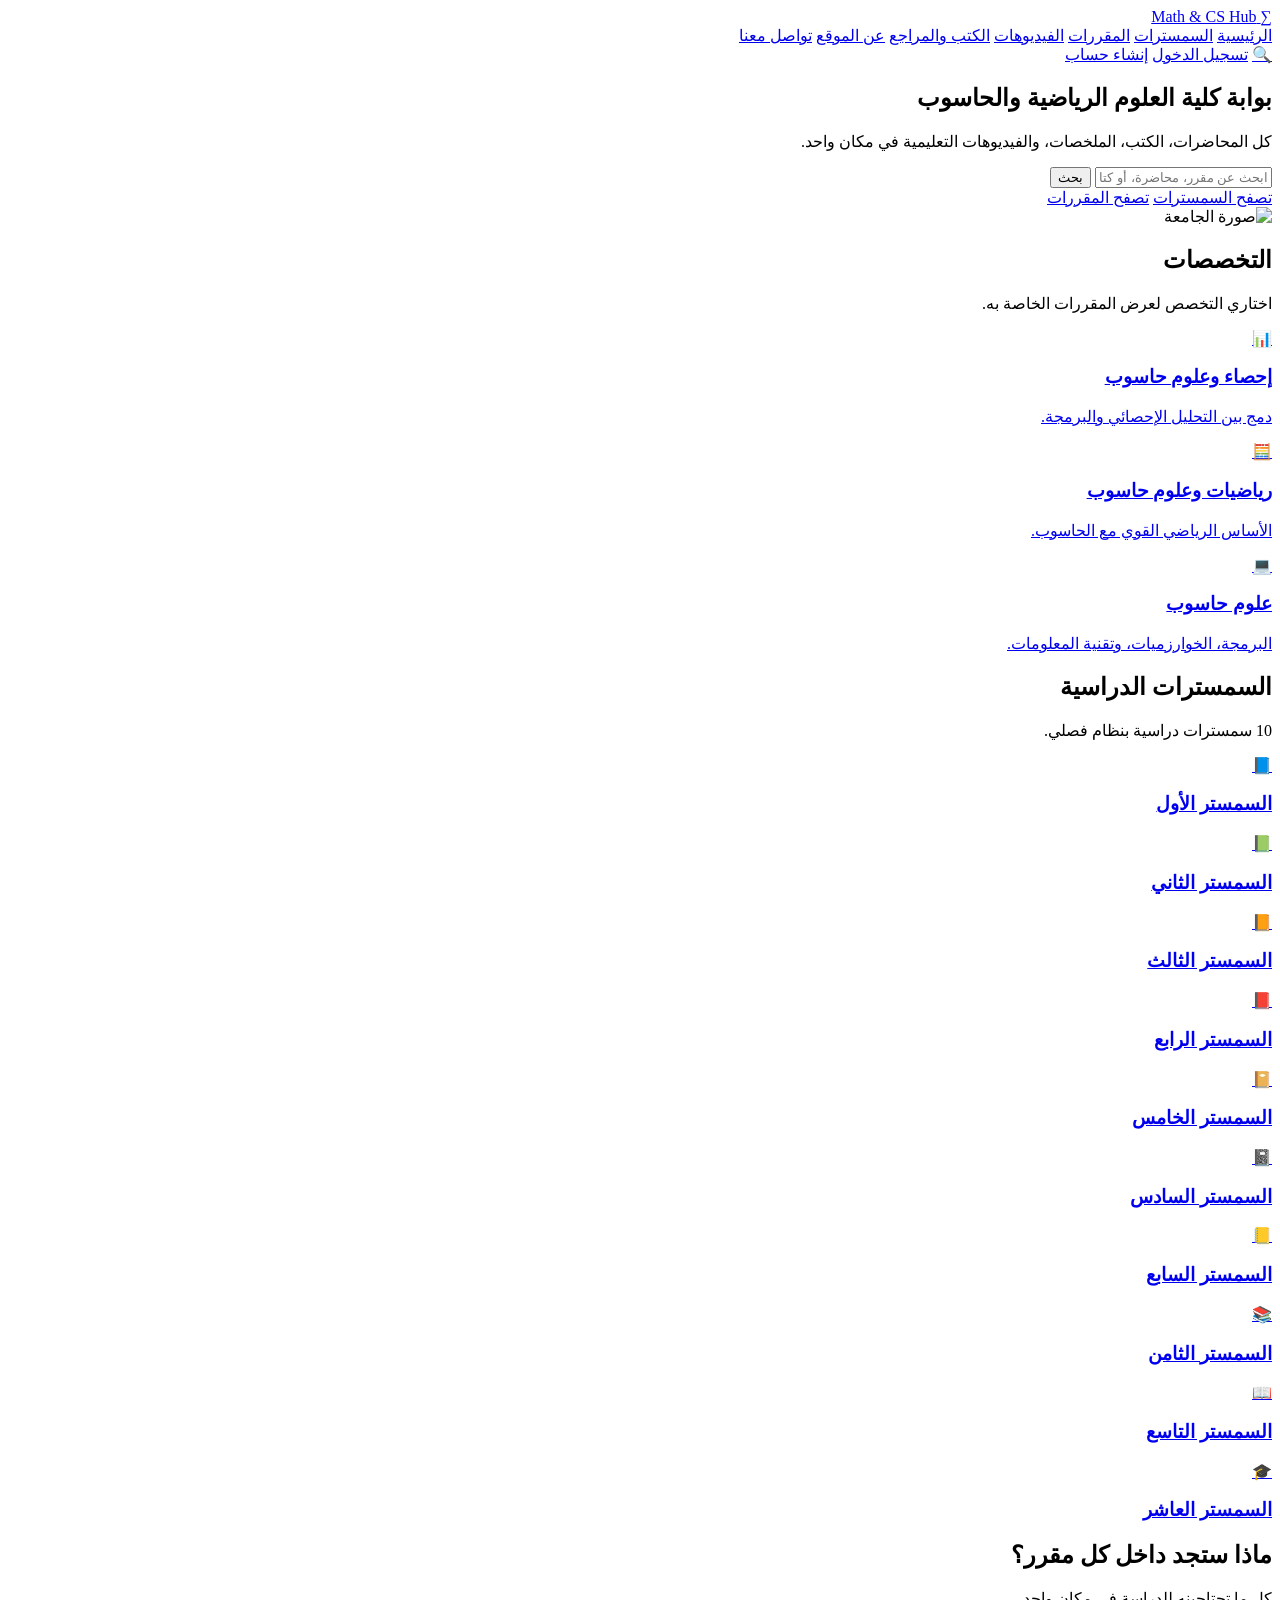
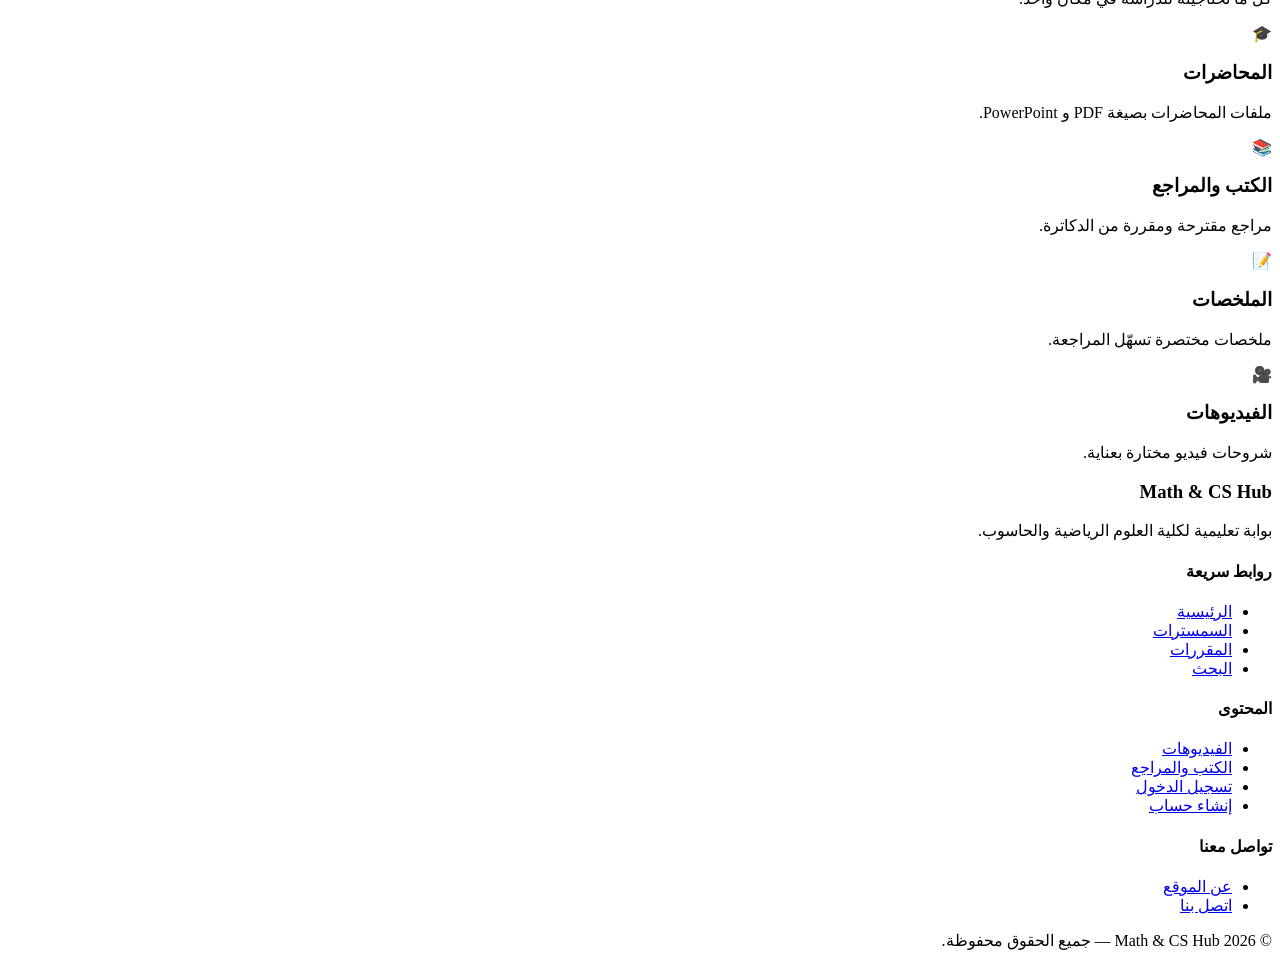
==== index.html @ dbc0fe6c "Add files via upload" ====
<!DOCTYPE html>
<html lang="ar" dir="rtl">
<head>
    <meta charset="UTF-8">
    <meta name="viewport" content="width=device-width, initial-scale=1.0">
    <title>الرئيسية | Math & CS Hub</title>
    <link rel="stylesheet" href="assets/css/style.css">
</head>
<body>

    <header class="navbar">
        <div class="container nav-container">

            <a href="index.html" class="logo">
                <span class="logo-icon">∑</span>
                <span class="logo-text">Math & CS Hub</span>
            </a>

            <nav class="nav-links">
                <a href="index.html" class="active">الرئيسية</a>
                <a href="semesters.html">السمسترات</a>
                <a href="courses.html">المقررات</a>
                <a href="videos.html">الفيديوهات</a>
                <a href="books.html">الكتب والمراجع</a>
                <a href="about.html">عن الموقع</a>
                <a href="contact.html">تواصل معنا</a>
            </nav>

            <div class="nav-actions">
                <a href="search.html" class="icon-btn" title="بحث">🔍</a>
                <a href="login.html" class="btn btn-outline">تسجيل الدخول</a>
                <a href="register.html" class="btn btn-primary">إنشاء حساب</a>
            </div>

        </div>
    </header>

    
    <section class="hero">
        <div class="container hero-layout">

            <div class="hero-text">
                <h1>بوابة كلية العلوم الرياضية والحاسوب</h1>
                <p>كل المحاضرات، الكتب، الملخصات، والفيديوهات التعليمية في مكان واحد.</p>

                <form class="hero-search" action="search.html" method="get">
                    <input type="text" name="q" placeholder="ابحث عن مقرر، محاضرة، أو كتاب...">
                    <button type="submit" class="btn btn-primary">بحث</button>
                </form>

                <div class="hero-actions">
                    <a href="semesters.html" class="btn btn-primary">تصفح السمسترات</a>
                    <a href="courses.html" class="btn btn-outline">تصفح المقررات</a>
                </div>
            </div>

            <div class="hero-image">
                <img src="assets/images/hero.jpg" alt="صورة الجامعة">
            </div>

        </div>
    </section>

    <section class="section">
        <div class="container">

            <div class="section-head">
                <h2>التخصصات</h2>
                <p>اختاري التخصص لعرض المقررات الخاصة به.</p>
            </div>

            <div class="grid grid-3">

                <a href="courses.html?major=stats" class="card">
                    <div class="card-icon">📊</div>
                    <h3>إحصاء وعلوم حاسوب</h3>
                    <p>دمج بين التحليل الإحصائي والبرمجة.</p>
                </a>

                <a href="courses.html?major=math" class="card">
                    <div class="card-icon">🧮</div>
                    <h3>رياضيات وعلوم حاسوب</h3>
                    <p>الأساس الرياضي القوي مع الحاسوب.</p>
                </a>

                <a href="courses.html?major=cs" class="card">
                    <div class="card-icon">💻</div>
                    <h3>علوم حاسوب</h3>
                    <p>البرمجة، الخوارزميات، وتقنية المعلومات.</p>
                </a>

            </div>
        </div>
    </section>

    <section class="section section-alt">
        <div class="container">

            <div class="section-head">
                <h2>السمسترات الدراسية</h2>
                <p>10 سمسترات دراسية بنظام فصلي.</p>
            </div>

            <div class="grid grid-4">

                <a href="courses.html?sem=1" class="card">
                    <div class="card-icon">📘</div>
                    <h3>السمستر الأول</h3>
                </a>

                <a href="courses.html?sem=2" class="card">
                    <div class="card-icon">📗</div>
                    <h3>السمستر الثاني</h3>
                </a>

                <a href="courses.html?sem=3" class="card">
                    <div class="card-icon">📙</div>
                    <h3>السمستر الثالث</h3>
                </a>

                <a href="courses.html?sem=4" class="card">
                    <div class="card-icon">📕</div>
                    <h3>السمستر الرابع</h3>
                </a>

                <a href="courses.html?sem=5" class="card">
                    <div class="card-icon">📔</div>
                    <h3>السمستر الخامس</h3>
                </a>

                <a href="courses.html?sem=6" class="card">
                    <div class="card-icon">📓</div>
                    <h3>السمستر السادس</h3>
                </a>

                <a href="courses.html?sem=7" class="card">
                    <div class="card-icon">📒</div>
                    <h3>السمستر السابع</h3>
                </a>

                <a href="courses.html?sem=8" class="card">
                    <div class="card-icon">📚</div>
                    <h3>السمستر الثامن</h3>
                </a>

                <a href="courses.html?sem=9" class="card">
                    <div class="card-icon">📖</div>
                    <h3>السمستر التاسع</h3>
                </a>

                <a href="courses.html?sem=10" class="card">
                    <div class="card-icon">🎓</div>
                    <h3>السمستر العاشر</h3>
                </a>

            </div>
        </div>
    </section>

    
    <section class="section">
        <div class="container">

            <div class="section-head">
                <h2>ماذا ستجد داخل كل مقرر؟</h2>
                <p>كل ما تحتاجينه للدراسة في مكان واحد.</p>
            </div>

            <div class="grid grid-4">

                <div class="card">
                    <div class="card-icon">🎓</div>
                    <h3>المحاضرات</h3>
                    <p>ملفات المحاضرات بصيغة PDF و PowerPoint.</p>
                </div>

                <div class="card">
                    <div class="card-icon">📚</div>
                    <h3>الكتب والمراجع</h3>
                    <p>مراجع مقترحة ومقررة من الدكاترة.</p>
                </div>

                <div class="card">
                    <div class="card-icon">📝</div>
                    <h3>الملخصات</h3>
                    <p>ملخصات مختصرة تسهّل المراجعة.</p>
                </div>

                <div class="card">
                    <div class="card-icon">🎥</div>
                    <h3>الفيديوهات</h3>
                    <p>شروحات فيديو مختارة بعناية.</p>
                </div>

            </div>
        </div>
    </section>


    <footer class="footer">
        <div class="container footer-grid">

            <div>
                <h3>Math & CS Hub</h3>
                <p>بوابة تعليمية لكلية العلوم الرياضية والحاسوب.</p>
            </div>

            <div>
                <h4>روابط سريعة</h4>
                <ul>
                    <li><a href="index.html">الرئيسية</a></li>
                    <li><a href="semesters.html">السمسترات</a></li>
                    <li><a href="courses.html">المقررات</a></li>
                    <li><a href="search.html">البحث</a></li>
                </ul>
            </div>

            <div>
                <h4>المحتوى</h4>
                <ul>
                    <li><a href="videos.html">الفيديوهات</a></li>
                    <li><a href="books.html">الكتب والمراجع</a></li>
                    <li><a href="login.html">تسجيل الدخول</a></li>
                    <li><a href="register.html">إنشاء حساب</a></li>
                </ul>
            </div>

            <div>
                <h4>تواصل معنا</h4>
                <ul>
                    <li><a href="about.html">عن الموقع</a></li>
                    <li><a href="contact.html">اتصل بنا</a></li>
                </ul>
            </div>

        </div>

        <div class="footer-bottom">
            <p>© 2026 Math & CS Hub — جميع الحقوق محفوظة.</p>
        </div>
    </footer>

    <script src="assets/js/main.js"></script>
</body>
</html>
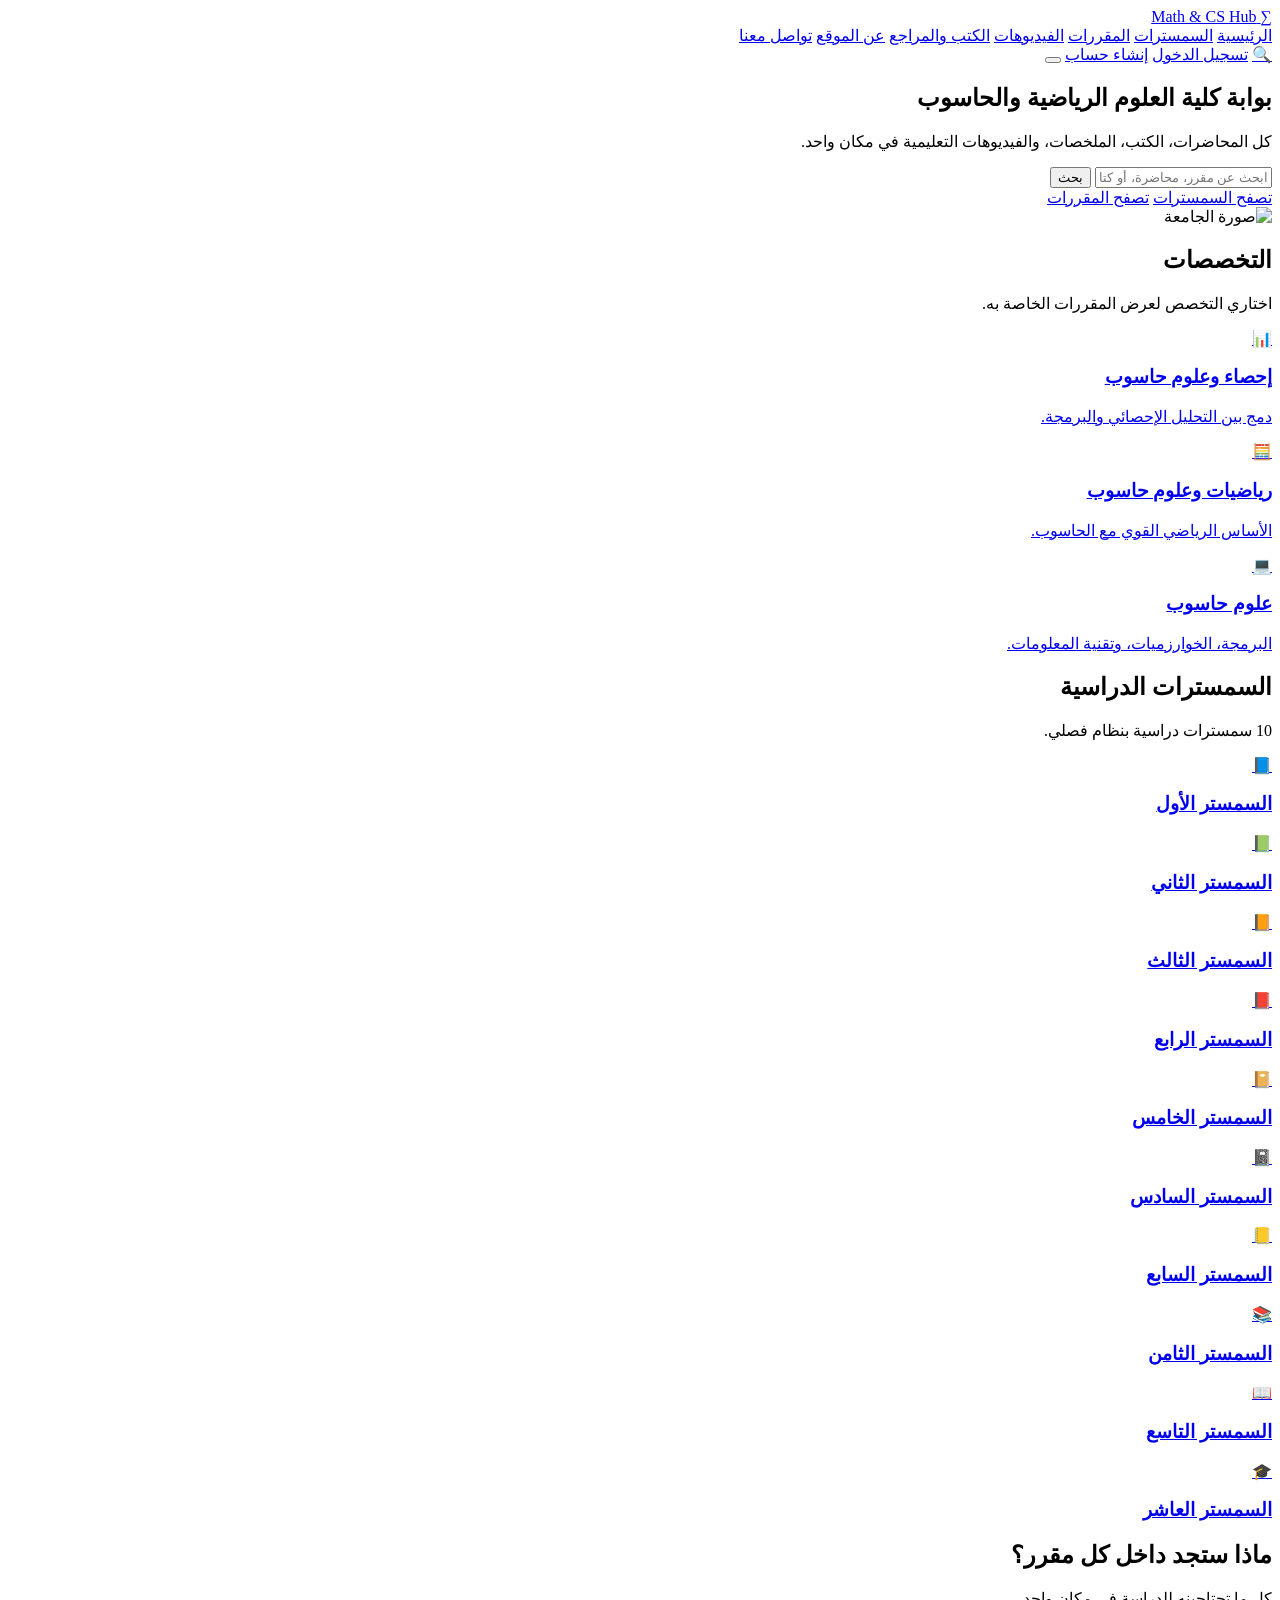
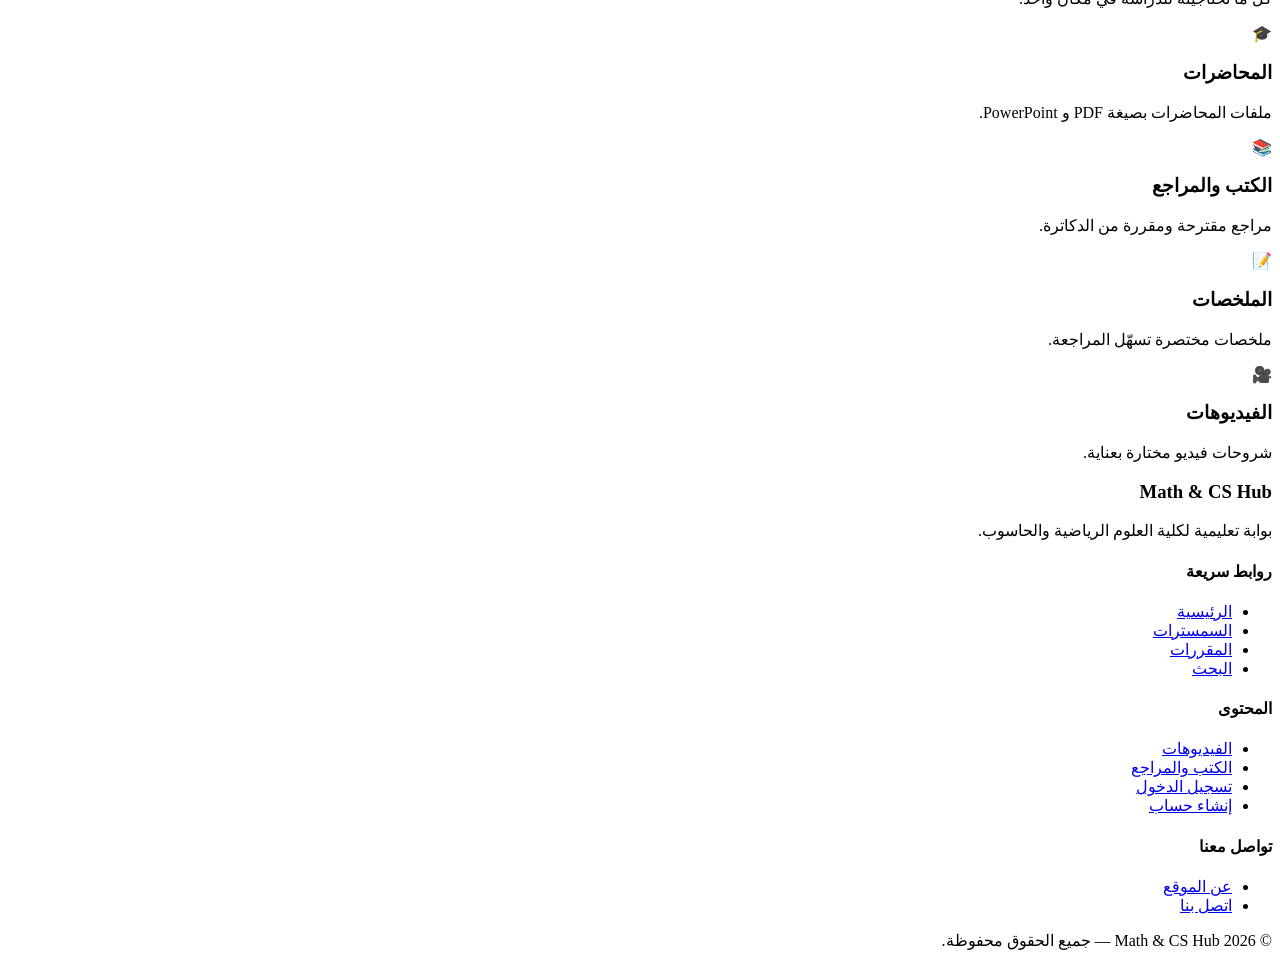
==== commit c1df72c2: "Add files via upload" ====
--- a/index.html
+++ b/index.html
@@ -27,10 +27,16 @@
             </nav>
 
             <div class="nav-actions">
-                <a href="search.html" class="icon-btn" title="بحث">🔍</a>
-                <a href="login.html" class="btn btn-outline">تسجيل الدخول</a>
-                <a href="register.html" class="btn btn-primary">إنشاء حساب</a>
-            </div>
+    <a href="search.html" class="icon-btn" title="بحث">🔍</a>
+    <a href="login.html" class="btn btn-outline">تسجيل الدخول</a>
+    <a href="register.html" class="btn btn-primary">إنشاء حساب</a>
+
+    <button class="hamburger" id="hamburger" aria-label="القائمة">
+        <span></span>
+        <span></span>
+        <span></span>
+    </button>
+</div>
 
         </div>
     </header>
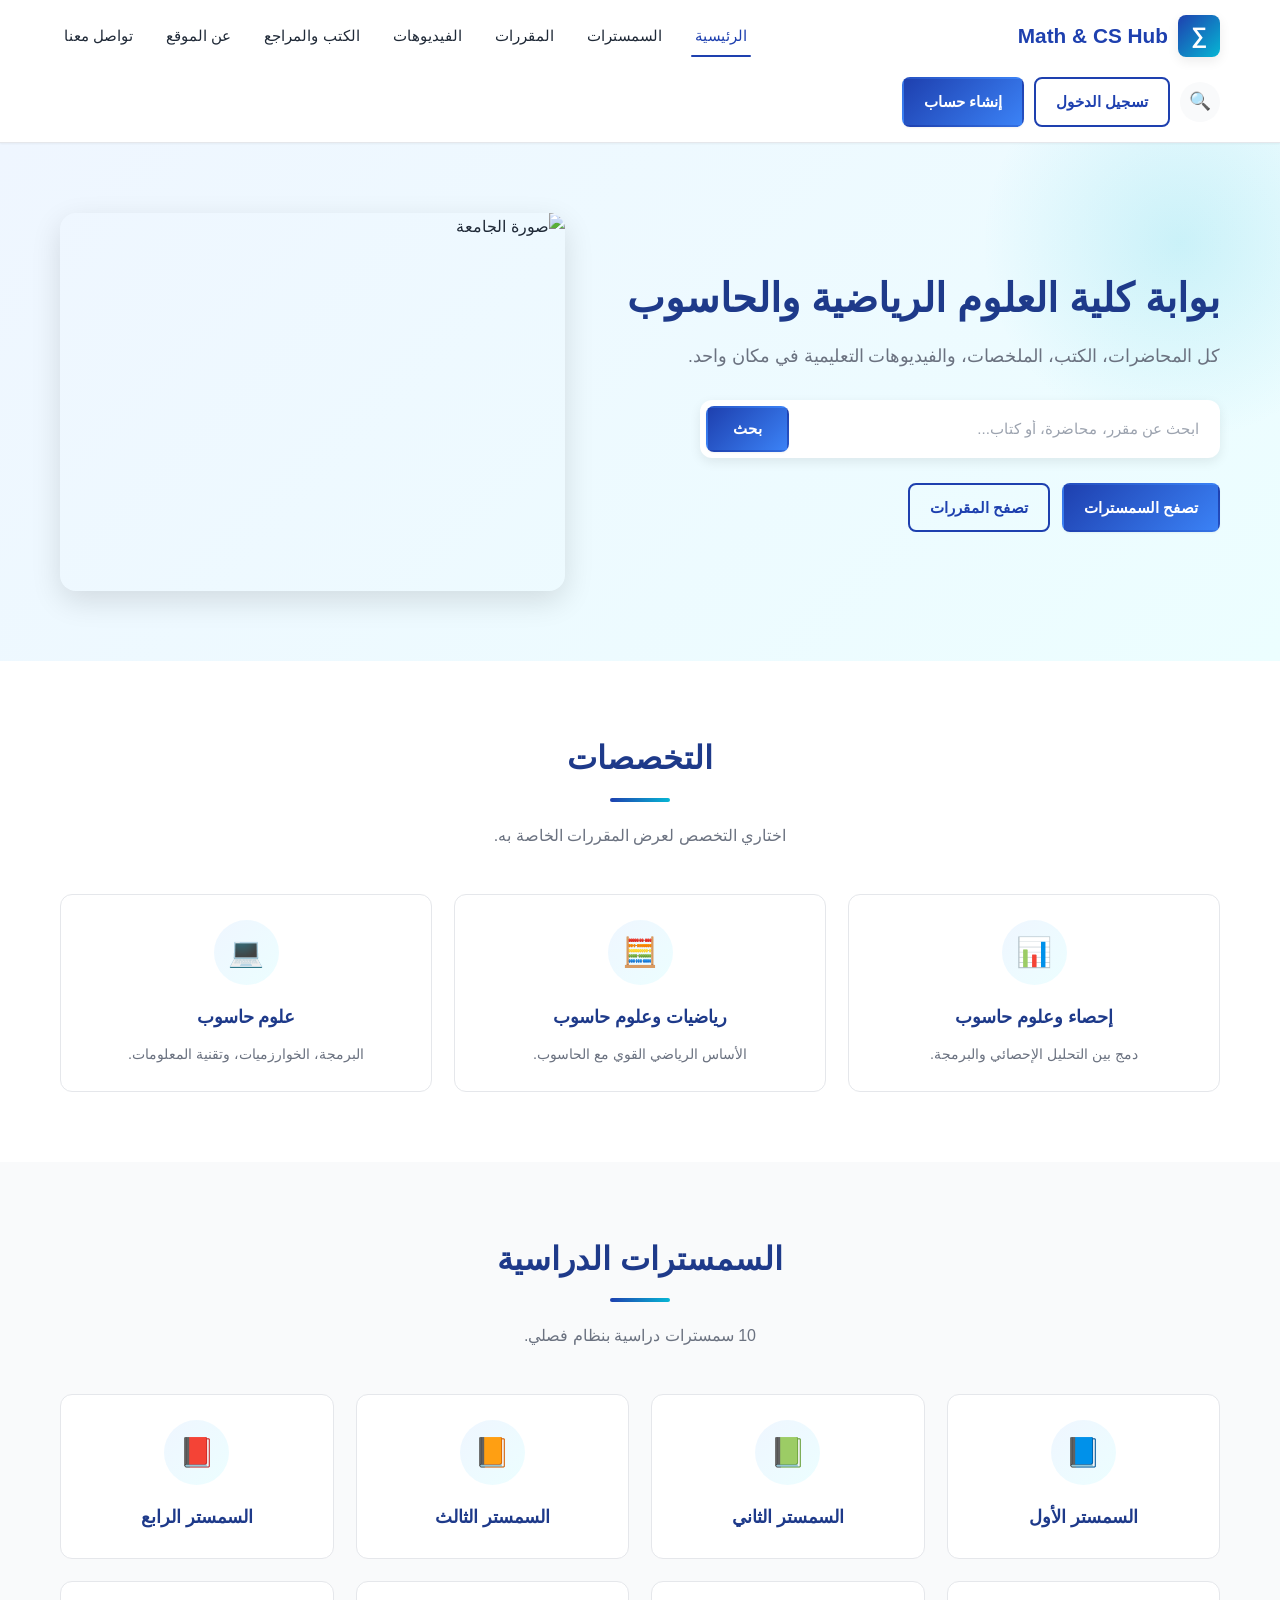
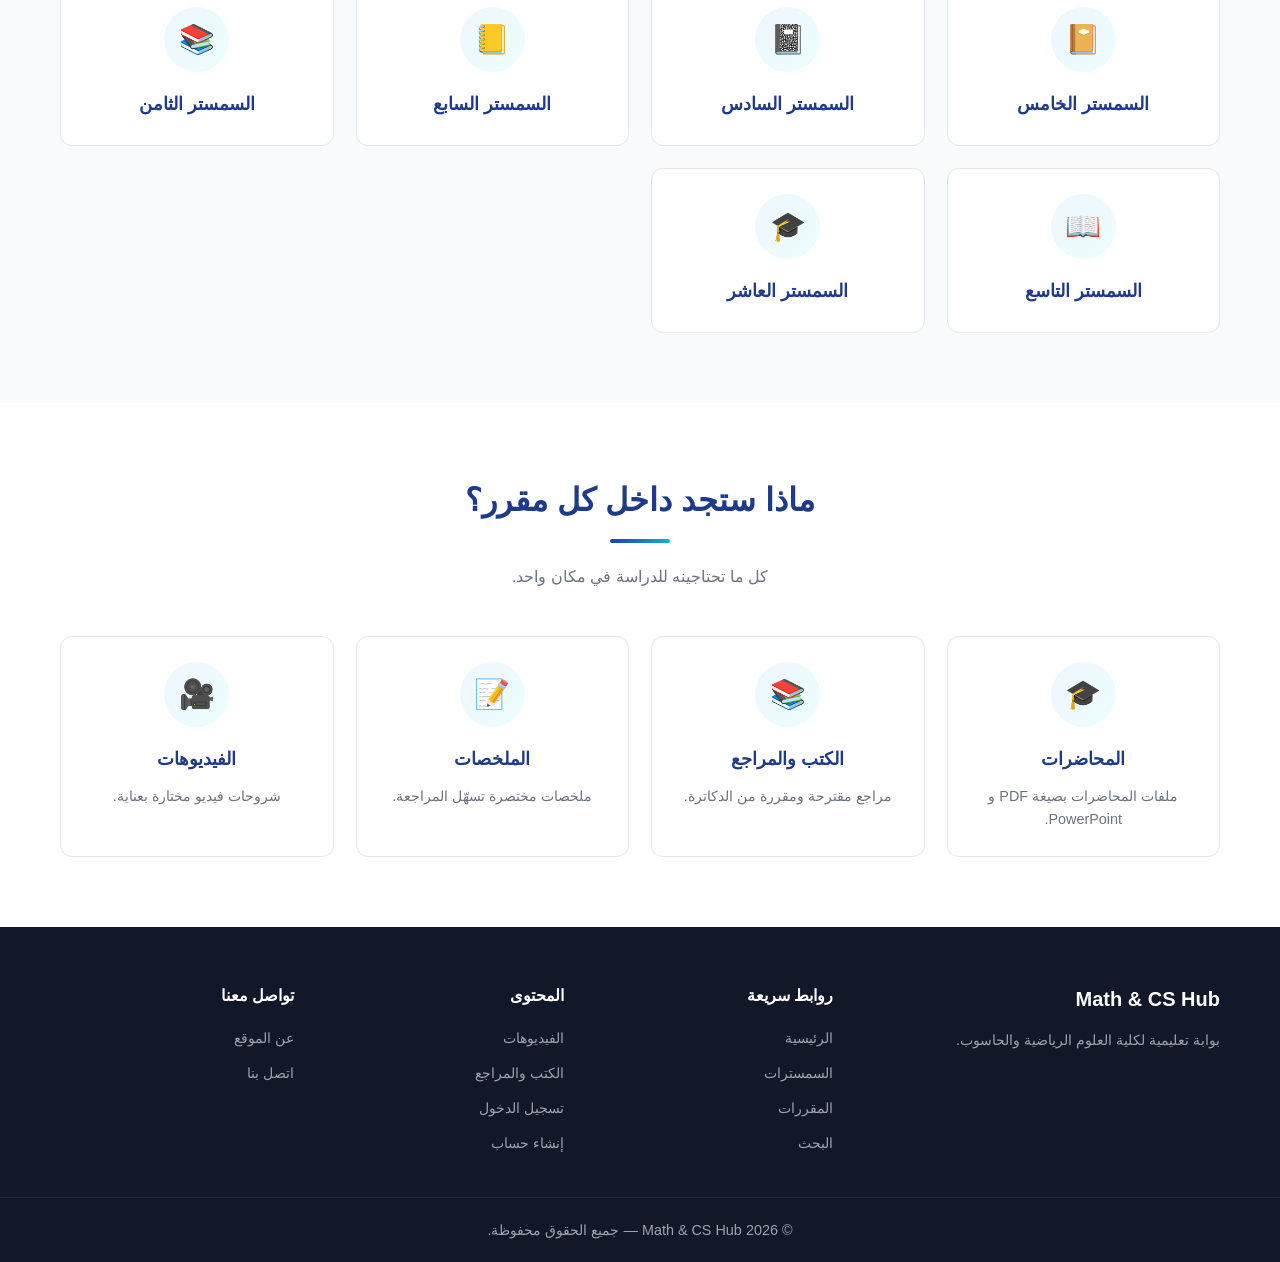
==== commit 784fd0d3: "Update index.html" ====
--- a/index.html
+++ b/index.html
@@ -248,4 +248,4 @@
 
     <script src="assets/js/main.js"></script>
 </body>
-</html>+                    </html>
--- a/assets/css/style.css
+++ b/assets/css/style.css
@@ -0,0 +1,1443 @@
+/* ============================================
+   Math & CS Hub — Main Stylesheet
+   ============================================ */
+
+/* ============ Variables ============ */
+:root {
+    --primary: #1e40af;
+    --primary-dark: #1e3a8a;
+    --primary-light: #3b82f6;
+    --accent: #06b6d4;
+    --accent-light: #22d3ee;
+
+    --text: #1f2937;
+    --text-light: #6b7280;
+    --text-muted: #9ca3af;
+
+    --bg: #ffffff;
+    --bg-alt: #f9fafb;
+    --bg-card: #ffffff;
+
+    --border: #e5e7eb;
+    --border-light: #f3f4f6;
+
+    --success: #10b981;
+    --warning: #f59e0b;
+    --danger: #ef4444;
+
+    --shadow-sm: 0 1px 2px rgba(0, 0, 0, 0.05);
+    --shadow: 0 4px 12px rgba(0, 0, 0, 0.08);
+    --shadow-lg: 0 10px 30px rgba(0, 0, 0, 0.12);
+
+    --radius: 12px;
+    --radius-sm: 8px;
+    --radius-lg: 16px;
+
+    --transition: 0.3s ease;
+}
+
+/* ============ Reset ============ */
+* {
+    margin: 0;
+    padding: 0;
+    box-sizing: border-box;
+}
+
+html {
+    scroll-behavior: smooth;
+}
+
+body {
+    font-family: 'Segoe UI', Tahoma, 'Cairo', 'Tajawal', sans-serif;
+    background-color: var(--bg);
+    color: var(--text);
+    line-height: 1.7;
+    font-size: 16px;
+    overflow-x: hidden;
+}
+
+img {
+    max-width: 100%;
+    display: block;
+}
+
+a {
+    color: inherit;
+    text-decoration: none;
+    transition: var(--transition);
+}
+
+ul {
+    list-style: none;
+}
+
+button, input, select, textarea {
+    font-family: inherit;
+    font-size: inherit;
+    outline: none;
+    border: none;
+}
+
+/* ============ Container ============ */
+.container {
+    max-width: 1200px;
+    margin: 0 auto;
+    padding: 0 20px;
+}
+
+/* ============ Navbar ============ */
+.navbar {
+    background: var(--bg);
+    border-bottom: 1px solid var(--border);
+    position: sticky;
+    top: 0;
+    z-index: 1000;
+    box-shadow: var(--shadow-sm);
+}
+
+.nav-container {
+    display: flex;
+    align-items: center;
+    justify-content: space-between;
+    padding: 15px 20px;
+    gap: 20px;
+    flex-wrap: wrap;
+}
+
+.logo {
+    display: flex;
+    align-items: center;
+    gap: 10px;
+    font-weight: 800;
+    font-size: 1.3rem;
+    color: var(--primary);
+}
+
+.logo-icon {
+    width: 42px;
+    height: 42px;
+    background: linear-gradient(135deg, var(--primary), var(--accent));
+    color: #fff;
+    border-radius: var(--radius-sm);
+    display: flex;
+    align-items: center;
+    justify-content: center;
+    font-size: 1.4rem;
+    font-weight: bold;
+    box-shadow: var(--shadow);
+}
+
+.nav-links {
+    display: flex;
+    align-items: center;
+    gap: 25px;
+    flex-wrap: wrap;
+}
+
+.nav-links a {
+    color: var(--text);
+    font-weight: 500;
+    font-size: 0.95rem;
+    padding: 8px 4px;
+    position: relative;
+}
+
+.nav-links a:hover,
+.nav-links a.active {
+    color: var(--primary);
+}
+
+.nav-links a.active::after,
+.nav-links a:hover::after {
+    content: '';
+    position: absolute;
+    bottom: 0;
+    left: 0;
+    right: 0;
+    height: 2px;
+    background: var(--primary);
+    border-radius: 2px;
+}
+
+.nav-actions {
+    display: flex;
+    align-items: center;
+    gap: 10px;
+}
+
+.icon-btn {
+    width: 40px;
+    height: 40px;
+    border-radius: 50%;
+    display: flex;
+    align-items: center;
+    justify-content: center;
+    background: var(--bg-alt);
+    font-size: 1.1rem;
+    transition: var(--transition);
+}
+
+.icon-btn:hover {
+    background: var(--primary);
+    color: #fff;
+    transform: scale(1.08);
+}
+
+/* ============ Buttons ============ */
+.btn {
+    display: inline-flex;
+    align-items: center;
+    justify-content: center;
+    gap: 6px;
+    padding: 10px 20px;
+    border-radius: var(--radius-sm);
+    font-weight: 600;
+    font-size: 0.95rem;
+    cursor: pointer;
+    transition: var(--transition);
+    border: 2px solid transparent;
+    white-space: nowrap;
+}
+
+.btn-primary {
+    background: linear-gradient(135deg, var(--primary), var(--primary-light));
+    color: #fff;
+    box-shadow: var(--shadow-sm);
+}
+
+.btn-primary:hover {
+    transform: translateY(-2px);
+    box-shadow: var(--shadow);
+    background: linear-gradient(135deg, var(--primary-dark), var(--primary));
+}
+
+.btn-outline {
+    background: transparent;
+    border-color: var(--primary);
+    color: var(--primary);
+}
+
+.btn-outline:hover {
+    background: var(--primary);
+    color: #fff;
+    transform: translateY(-2px);
+}
+
+.btn-block {
+    width: 100%;
+}
+
+/* ============ Hero Section ============ */
+.hero {
+    background: linear-gradient(135deg, #eff6ff 0%, #ecfeff 100%);
+    padding: 70px 0;
+    position: relative;
+    overflow: hidden;
+}
+
+.hero::before {
+    content: '';
+    position: absolute;
+    top: -100px;
+    right: -100px;
+    width: 400px;
+    height: 400px;
+    background: radial-gradient(circle, rgba(6, 182, 212, 0.15), transparent 70%);
+    border-radius: 50%;
+}
+
+.hero-layout {
+    display: grid;
+    grid-template-columns: 1.2fr 1fr;
+    gap: 50px;
+    align-items: center;
+    position: relative;
+    z-index: 1;
+}
+
+.hero-text h1 {
+    font-size: 2.5rem;
+    font-weight: 800;
+    color: var(--primary-dark);
+    margin-bottom: 18px;
+    line-height: 1.3;
+}
+
+.hero-text > p {
+    font-size: 1.1rem;
+    color: var(--text-light);
+    margin-bottom: 28px;
+}
+
+.hero-search {
+    display: flex;
+    gap: 8px;
+    margin-bottom: 25px;
+    background: #fff;
+    padding: 6px;
+    border-radius: var(--radius);
+    box-shadow: var(--shadow);
+    max-width: 520px;
+}
+
+.hero-search input {
+    flex: 1;
+    padding: 12px 15px;
+    border-radius: var(--radius-sm);
+    background: transparent;
+    color: var(--text);
+    font-size: 0.95rem;
+}
+
+.hero-search input::placeholder {
+    color: var(--text-muted);
+}
+
+.hero-search button {
+    padding: 12px 25px;
+}
+
+.hero-actions {
+    display: flex;
+    gap: 12px;
+    flex-wrap: wrap;
+}
+
+.hero-image img {
+    width: 100%;
+    border-radius: var(--radius-lg);
+    box-shadow: var(--shadow-lg);
+    object-fit: cover;
+    aspect-ratio: 4 / 3;
+}
+
+/* ============ Sections ============ */
+.section {
+    padding: 70px 0;
+}
+
+.section-alt {
+    background: var(--bg-alt);
+}
+
+.section-head {
+    text-align: center;
+    margin-bottom: 45px;
+}
+
+.section-head h2 {
+    font-size: 2rem;
+    font-weight: 800;
+    color: var(--primary-dark);
+    margin-bottom: 10px;
+    position: relative;
+    display: inline-block;
+}
+
+.section-head h2::after {
+    content: '';
+    display: block;
+    width: 60px;
+    height: 4px;
+    background: linear-gradient(90deg, var(--primary), var(--accent));
+    border-radius: 4px;
+    margin: 12px auto 0;
+}
+
+.section-head p {
+    color: var(--text-light);
+    font-size: 1rem;
+    margin-top: 10px;
+}
+
+/* ============ Page Header ============ */
+.page-header {
+    background: linear-gradient(135deg, var(--primary) 0%, var(--primary-dark) 100%);
+    color: #fff;
+    padding: 60px 0;
+    text-align: center;
+    position: relative;
+    overflow: hidden;
+}
+
+.page-header::before {
+    content: '';
+    position: absolute;
+    inset: 0;
+    background-image:
+        radial-gradient(circle at 20% 50%, rgba(255, 255, 255, 0.08), transparent 40%),
+        radial-gradient(circle at 80% 30%, rgba(6, 182, 212, 0.15), transparent 40%);
+}
+
+.page-header .container {
+    position: relative;
+    z-index: 1;
+}
+
+.page-header h1 {
+    font-size: 2.3rem;
+    font-weight: 800;
+    margin-bottom: 10px;
+}
+
+.page-header p {
+    font-size: 1.05rem;
+    opacity: 0.9;
+}
+
+/* ============ Grid ============ */
+.grid {
+    display: grid;
+    gap: 22px;
+}
+
+.grid-2 { grid-template-columns: repeat(2, 1fr); }
+.grid-3 { grid-template-columns: repeat(3, 1fr); }
+.grid-4 { grid-template-columns: repeat(4, 1fr); }
+
+/* ============ Cards ============ */
+.card {
+    background: var(--bg-card);
+    border: 1px solid var(--border);
+    border-radius: var(--radius);
+    padding: 25px 20px;
+    text-align: center;
+    transition: var(--transition);
+    display: flex;
+    flex-direction: column;
+    align-items: center;
+    gap: 10px;
+    color: var(--text);
+}
+
+.card:hover {
+    transform: translateY(-6px);
+    box-shadow: var(--shadow-lg);
+    border-color: var(--primary-light);
+}
+
+.card-icon {
+    width: 65px;
+    height: 65px;
+    border-radius: 50%;
+    background: linear-gradient(135deg, #eff6ff, #ecfeff);
+    color: var(--primary);
+    display: flex;
+    align-items: center;
+    justify-content: center;
+    font-size: 1.8rem;
+    margin-bottom: 8px;
+    transition: var(--transition);
+}
+
+.card:hover .card-icon {
+    transform: scale(1.1) rotate(-5deg);
+    background: linear-gradient(135deg, var(--primary), var(--accent));
+    color: #fff;
+}
+
+.card h3 {
+    font-size: 1.1rem;
+    font-weight: 700;
+    color: var(--primary-dark);
+}
+
+.card p {
+    color: var(--text-light);
+    font-size: 0.9rem;
+    line-height: 1.6;
+}
+
+.card .btn {
+    margin-top: 8px;
+    padding: 8px 20px;
+    font-size: 0.9rem;
+}
+
+/* ============ Video Card ============ */
+.video-card .video-thumb {
+    width: 100%;
+    aspect-ratio: 16 / 9;
+    background: linear-gradient(135deg, var(--primary-dark), var(--primary));
+    color: #fff;
+    border-radius: var(--radius-sm);
+    display: flex;
+    align-items: center;
+    justify-content: center;
+    font-size: 2.5rem;
+    margin-bottom: 12px;
+    position: relative;
+    overflow: hidden;
+}
+
+.video-card .video-thumb::after {
+    content: '▶';
+    position: absolute;
+    width: 60px;
+    height: 60px;
+    background: rgba(255, 255, 255, 0.2);
+    border-radius: 50%;
+    display: flex;
+    align-items: center;
+    justify-content: center;
+    font-size: 1.3rem;
+    backdrop-filter: blur(4px);
+    transition: var(--transition);
+}
+
+.video-card:hover .video-thumb::after {
+    transform: scale(1.15);
+    background: var(--accent);
+}
+
+.video-card {
+    text-align: right;
+    align-items: stretch;
+}
+
+.video-card h3,
+.video-card p {
+    text-align: right;
+}
+
+.video-meta {
+    display: flex;
+    justify-content: space-between;
+    color: var(--text-muted);
+    font-size: 0.85rem;
+    padding: 8px 0;
+    border-top: 1px solid var(--border-light);
+    margin-top: 8px;
+}
+
+/* ============ Book Card ============ */
+.book-card {
+    text-align: right;
+    align-items: stretch;
+}
+
+.book-meta {
+    display: flex;
+    justify-content: space-between;
+    color: var(--text-muted);
+    font-size: 0.85rem;
+    padding: 8px 0;
+    border-top: 1px solid var(--border-light);
+}
+
+/* ============ Filter Bar ============ */
+.filter-bar {
+    background: var(--bg-alt);
+    padding: 22px 0;
+    border-bottom: 1px solid var(--border);
+}
+
+.filter-content {
+    display: flex;
+    gap: 20px;
+    flex-wrap: wrap;
+    align-items: center;
+}
+
+.filter-group {
+    display: flex;
+    flex-direction: column;
+    gap: 6px;
+    flex: 1;
+    min-width: 180px;
+}
+
+.filter-group label {
+    font-weight: 600;
+    font-size: 0.85rem;
+    color: var(--text-light);
+}
+
+.filter-group select,
+.filter-group input {
+    padding: 10px 14px;
+    border-radius: var(--radius-sm);
+    border: 1px solid var(--border);
+    background: #fff;
+    color: var(--text);
+    font-size: 0.95rem;
+    transition: var(--transition);
+}
+
+.filter-group select:focus,
+.filter-group input:focus {
+    border-color: var(--primary);
+    box-shadow: 0 0 0 3px rgba(30, 64, 175, 0.1);
+}
+
+/* ============ No Results ============ */
+.no-results {
+    text-align: center;
+    color: var(--text-muted);
+    padding: 40px 20px;
+    font-size: 1rem;
+    display: none;
+}
+
+.no-results.show {
+    display: block;
+}
+
+/* ============ Breadcrumb ============ */
+.breadcrumb {
+    background: var(--bg-alt);
+    padding: 15px 0;
+    border-bottom: 1px solid var(--border);
+    font-size: 0.9rem;
+}
+
+.breadcrumb .container {
+    display: flex;
+    gap: 8px;
+    align-items: center;
+    flex-wrap: wrap;
+}
+
+.breadcrumb a {
+    color: var(--primary);
+    font-weight: 500;
+}
+
+.breadcrumb a:hover {
+    text-decoration: underline;
+}
+
+.breadcrumb span {
+    color: var(--text-light);
+}
+
+/* ============ Course Header ============ */
+.course-header {
+    padding: 45px 0;
+    background: linear-gradient(135deg, #eff6ff, #f0fdfa);
+}
+
+.course-header-content {
+    display: flex;
+    gap: 30px;
+    align-items: center;
+    flex-wrap: wrap;
+}
+
+.course-header-icon {
+    width: 110px;
+    height: 110px;
+    border-radius: var(--radius-lg);
+    background: linear-gradient(135deg, var(--primary), var(--accent));
+    color: #fff;
+    display: flex;
+    align-items: center;
+    justify-content: center;
+    font-size: 3rem;
+    box-shadow: var(--shadow-lg);
+    flex-shrink: 0;
+}
+
+.course-header-info {
+    flex: 1;
+    min-width: 260px;
+}
+
+.course-header-info h1 {
+    font-size: 1.9rem;
+    color: var(--primary-dark);
+    font-weight: 800;
+    margin-bottom: 12px;
+}
+
+.course-meta {
+    display: flex;
+    gap: 20px;
+    flex-wrap: wrap;
+    margin-bottom: 15px;
+    color: var(--text-light);
+    font-size: 0.95rem;
+}
+
+.course-desc {
+    color: var(--text-light);
+    line-height: 1.8;
+}
+
+/* ============ Tabs ============ */
+.tabs-section {
+    padding: 40px 0 70px;
+}
+
+.tabs {
+    display: flex;
+    gap: 8px;
+    border-bottom: 2px solid var(--border);
+    margin-bottom: 30px;
+    overflow-x: auto;
+    flex-wrap: nowrap;
+}
+
+.tab-btn {
+    padding: 12px 22px;
+    background: transparent;
+    color: var(--text-light);
+    font-weight: 600;
+    font-size: 0.95rem;
+    cursor: pointer;
+    border-bottom: 3px solid transparent;
+    margin-bottom: -2px;
+    transition: var(--transition);
+    white-space: nowrap;
+}
+
+.tab-btn:hover {
+    color: var(--primary);
+}
+
+.tab-btn.active {
+    color: var(--primary);
+    border-bottom-color: var(--primary);
+}
+
+.tab-content {
+    display: none;
+    animation: fadeIn 0.4s ease;
+}
+
+.tab-content.active {
+    display: block;
+}
+
+@keyframes fadeIn {
+    from { opacity: 0; transform: translateY(10px); }
+    to { opacity: 1; transform: translateY(0); }
+}
+
+/* ============ Content List ============ */
+.content-list {
+    display: flex;
+    flex-direction: column;
+    gap: 14px;
+}
+
+.content-item {
+    display: flex;
+    align-items: center;
+    gap: 18px;
+    padding: 18px;
+    background: var(--bg-card);
+    border: 1px solid var(--border);
+    border-radius: var(--radius);
+    transition: var(--transition);
+    flex-wrap: wrap;
+}
+
+.content-item:hover {
+    border-color: var(--primary-light);
+    box-shadow: var(--shadow);
+    transform: translateX(-4px);
+}
+
+.content-icon {
+    width: 52px;
+    height: 52px;
+    border-radius: var(--radius-sm);
+    background: var(--bg-alt);
+    display: flex;
+    align-items: center;
+    justify-content: center;
+    font-size: 1.5rem;
+    flex-shrink: 0;
+}
+
+.content-info {
+    flex: 1;
+    min-width: 180px;
+}
+
+.content-info h4 {
+    font-size: 1rem;
+    font-weight: 700;
+    color: var(--primary-dark);
+    margin-bottom: 4px;
+}
+
+.content-info p {
+    color: var(--text-muted);
+    font-size: 0.85rem;
+}
+
+/* ============ Contact ============ */
+.contact-layout {
+    display: grid;
+    grid-template-columns: 1fr 1.2fr;
+    gap: 40px;
+}
+
+.contact-info h2,
+.contact-form-wrapper h2 {
+    font-size: 1.5rem;
+    color: var(--primary-dark);
+    margin-bottom: 10px;
+}
+
+.contact-info > p,
+.contact-form-wrapper > p {
+    color: var(--text-light);
+    margin-bottom: 25px;
+}
+
+.contact-item {
+    display: flex;
+    gap: 15px;
+    align-items: flex-start;
+    padding: 15px;
+    background: var(--bg-alt);
+    border-radius: var(--radius-sm);
+    margin-bottom: 12px;
+    transition: var(--transition);
+}
+
+.contact-item:hover {
+    background: #eff6ff;
+    transform: translateX(-4px);
+}
+
+.contact-icon {
+    width: 44px;
+    height: 44px;
+    background: linear-gradient(135deg, var(--primary), var(--accent));
+    color: #fff;
+    border-radius: var(--radius-sm);
+    display: flex;
+    align-items: center;
+    justify-content: center;
+    font-size: 1.2rem;
+    flex-shrink: 0;
+}
+
+.contact-item h4 {
+    font-size: 0.95rem;
+    color: var(--primary-dark);
+    margin-bottom: 2px;
+}
+
+.contact-item p {
+    color: var(--text-light);
+    font-size: 0.9rem;
+}
+
+.contact-item a {
+    color: var(--primary);
+}
+
+.contact-item a:hover {
+    text-decoration: underline;
+}
+
+.contact-social {
+    display: flex;
+    gap: 10px;
+    margin-top: 20px;
+}
+
+.social-btn {
+    width: 44px;
+    height: 44px;
+    border-radius: 50%;
+    background: var(--bg-alt);
+    display: flex;
+    align-items: center;
+    justify-content: center;
+    font-size: 1.2rem;
+    transition: var(--transition);
+}
+
+.social-btn:hover {
+    background: var(--primary);
+    color: #fff;
+    transform: translateY(-3px);
+}
+
+/* ============ Form ============ */
+.form-group {
+    margin-bottom: 18px;
+}
+
+.form-group label {
+    display: block;
+    font-weight: 600;
+    font-size: 0.9rem;
+    color: var(--text);
+    margin-bottom: 6px;
+}
+
+.form-group input,
+.form-group select,
+.form-group textarea {
+    width: 100%;
+    padding: 12px 15px;
+    border: 1px solid var(--border);
+    border-radius: var(--radius-sm);
+    background: #fff;
+    color: var(--text);
+    font-size: 0.95rem;
+    transition: var(--transition);
+    resize: vertical;
+}
+
+.form-group input:focus,
+.form-group select:focus,
+.form-group textarea:focus {
+    border-color: var(--primary);
+    box-shadow: 0 0 0 3px rgba(30, 64, 175, 0.1);
+}
+
+.form-options {
+    display: flex;
+    justify-content: space-between;
+    align-items: center;
+    gap: 10px;
+    flex-wrap: wrap;
+    margin-bottom: 18px;
+    font-size: 0.9rem;
+}
+
+.checkbox-label {
+    display: flex;
+    align-items: center;
+    gap: 8px;
+    color: var(--text-light);
+    cursor: pointer;
+}
+
+.checkbox-label input {
+    width: 16px;
+    height: 16px;
+    cursor: pointer;
+    accent-color: var(--primary);
+}
+
+.forgot-link {
+    color: var(--primary);
+    font-weight: 500;
+}
+
+.forgot-link:hover {
+    text-decoration: underline;
+}
+
+/* ============ Map Placeholder ============ */
+.map-placeholder {
+    background: linear-gradient(135deg, #eff6ff, #ecfeff);
+    border: 2px dashed var(--border);
+    border-radius: var(--radius);
+    padding: 80px 20px;
+    text-align: center;
+    color: var(--text-light);
+    font-size: 1.1rem;
+    font-weight: 500;
+}
+
+/* ============ About ============ */
+.about-intro {
+    display: grid;
+    grid-template-columns: 1.3fr 1fr;
+    gap: 40px;
+    align-items: center;
+}
+
+.about-text h2 {
+    font-size: 1.8rem;
+    color: var(--primary-dark);
+    margin-bottom: 15px;
+}
+
+.about-text p {
+    color: var(--text-light);
+    line-height: 1.9;
+    margin-bottom: 15px;
+}
+
+.about-image img {
+    width: 100%;
+    border-radius: var(--radius-lg);
+    box-shadow: var(--shadow-lg);
+    aspect-ratio: 4 / 3;
+    object-fit: cover;
+}
+
+.stat-card {
+    padding: 35px 20px;
+    background: linear-gradient(135deg, #eff6ff, #f0fdfa);
+    border: 1px solid #bfdbfe;
+}
+
+.stat-card h3 {
+    font-size: 2.5rem;
+    font-weight: 800;
+    background: linear-gradient(135deg, var(--primary), var(--accent));
+    -webkit-background-clip: text;
+    background-clip: text;
+    -webkit-text-fill-color: transparent;
+    color: transparent;
+    margin-bottom: 6px;
+}
+
+.stat-card p {
+    color: var(--text-light);
+    font-weight: 600;
+}
+
+/* ============ CTA Section ============ */
+.cta-section {
+    padding: 70px 0;
+    background: linear-gradient(135deg, var(--primary) 0%, var(--primary-dark) 100%);
+    color: #fff;
+    text-align: center;
+}
+
+.cta-section h2 {
+    font-size: 2rem;
+    font-weight: 800;
+    margin-bottom: 12px;
+}
+
+.cta-section p {
+    font-size: 1.05rem;
+    opacity: 0.9;
+    margin-bottom: 25px;
+}
+
+.cta-actions {
+    display: flex;
+    gap: 12px;
+    justify-content: center;
+    flex-wrap: wrap;
+}
+
+.cta-section .btn-outline {
+    border-color: #fff;
+    color: #fff;
+}
+
+.cta-section .btn-outline:hover {
+    background: #fff;
+    color: var(--primary);
+}
+
+.cta-section .btn-primary {
+    background: #fff;
+    color: var(--primary);
+}
+
+.cta-section .btn-primary:hover {
+    background: var(--accent);
+    color: #fff;
+}
+
+/* ============ Search ============ */
+.search-header {
+    padding: 60px 0 40px;
+    text-align: center;
+    background: linear-gradient(135deg, #eff6ff, #ecfeff);
+}
+
+.search-header h1 {
+    font-size: 2.2rem;
+    color: var(--primary-dark);
+    font-weight: 800;
+    margin-bottom: 8px;
+}
+
+.search-header p {
+    color: var(--text-light);
+    margin-bottom: 25px;
+}
+
+.search-form {
+    display: flex;
+    gap: 8px;
+    max-width: 650px;
+    margin: 0 auto;
+    background: #fff;
+    padding: 6px;
+    border-radius: var(--radius);
+    box-shadow: var(--shadow);
+}
+
+.search-form input {
+    flex: 1;
+    padding: 12px 15px;
+    background: transparent;
+    color: var(--text);
+    font-size: 1rem;
+}
+
+.search-info {
+    text-align: center;
+    color: var(--text-light);
+    margin-bottom: 30px;
+    font-size: 1rem;
+}
+
+.search-info strong {
+    color: var(--primary);
+}
+
+.result-card {
+    text-align: right;
+    align-items: stretch;
+}
+
+.result-card h3,
+.result-card p {
+    text-align: right;
+}
+
+.result-card .btn {
+    align-self: flex-start;
+}
+
+/* ============ Auth Pages ============ */
+.auth-section {
+    min-height: calc(100vh - 300px);
+    background: linear-gradient(135deg, #eff6ff, #ecfeff);
+    padding: 60px 20px;
+    display: flex;
+    align-items: center;
+    justify-content: center;
+}
+
+.auth-container {
+    width: 100%;
+    max-width: 480px;
+}
+
+.auth-box {
+    background: #fff;
+    border-radius: var(--radius-lg);
+    padding: 40px 30px;
+    box-shadow: var(--shadow-lg);
+    border: 1px solid var(--border-light);
+}
+
+.auth-header {
+    text-align: center;
+    margin-bottom: 30px;
+}
+
+.auth-icon {
+    width: 70px;
+    height: 70px;
+    background: linear-gradient(135deg, var(--primary), var(--accent));
+    color: #fff;
+    border-radius: 50%;
+    display: flex;
+    align-items: center;
+    justify-content: center;
+    font-size: 1.8rem;
+    margin: 0 auto 15px;
+    box-shadow: var(--shadow);
+}
+
+.auth-header h1 {
+    font-size: 1.6rem;
+    color: var(--primary-dark);
+    margin-bottom: 6px;
+}
+
+.auth-header p {
+    color: var(--text-light);
+    font-size: 0.95rem;
+}
+
+.auth-divider {
+    display: flex;
+    align-items: center;
+    gap: 15px;
+    color: var(--text-muted);
+    font-size: 0.85rem;
+    margin: 25px 0;
+}
+
+.auth-divider::before,
+.auth-divider::after {
+    content: '';
+    flex: 1;
+    height: 1px;
+    background: var(--border);
+}
+
+.auth-footer {
+    text-align: center;
+    color: var(--text-light);
+    font-size: 0.95rem;
+}
+
+.auth-footer a {
+    color: var(--primary);
+    font-weight: 600;
+}
+
+.auth-footer a:hover {
+    text-decoration: underline;
+}
+
+/* ============ Footer ============ */
+.footer {
+    background: #111827;
+    color: #d1d5db;
+    padding: 55px 0 0;
+    margin-top: auto;
+}
+
+.footer-grid {
+    display: grid;
+    grid-template-columns: 1.5fr 1fr 1fr 1fr;
+    gap: 35px;
+    padding-bottom: 40px;
+}
+
+.footer h3 {
+    color: #fff;
+    font-size: 1.25rem;
+    margin-bottom: 12px;
+}
+
+.footer h4 {
+    color: #fff;
+    font-size: 1rem;
+    margin-bottom: 15px;
+    font-weight: 700;
+}
+
+.footer p {
+    color: #9ca3af;
+    font-size: 0.9rem;
+    line-height: 1.7;
+}
+
+.footer ul {
+    display: flex;
+    flex-direction: column;
+    gap: 8px;
+}
+
+.footer ul a {
+    color: #9ca3af;
+    font-size: 0.9rem;
+    transition: var(--transition);
+}
+
+.footer ul a:hover {
+    color: var(--accent-light);
+    padding-right: 5px;
+}
+
+.footer-bottom {
+    border-top: 1px solid #1f2937;
+    padding: 20px 0;
+    text-align: center;
+    font-size: 0.85rem;
+    color: #6b7280;
+}
+
+/* ============ Responsive ============ */
+@media (max-width: 1024px) {
+    .grid-4 { grid-template-columns: repeat(2, 1fr); }
+    .footer-grid { grid-template-columns: repeat(2, 1fr); }
+}
+
+@media (max-width: 768px) {
+    .nav-container {
+        flex-direction: row;
+        align-items: center;
+        justify-content: space-between;
+        gap: 12px;
+    }
+
+    .hamburger {
+        display: flex;
+    }
+
+    .nav-links {
+        position: fixed;
+        top: 70px;
+        right: -100%;
+        width: 75%;
+        max-width: 320px;
+        height: calc(100vh - 70px);
+        background: #fff;
+        flex-direction: column;
+        align-items: flex-start;
+        padding: 30px 25px;
+        gap: 20px;
+        box-shadow: -5px 0 30px rgba(0, 0, 0, 0.1);
+        transition: right 0.3s ease;
+        z-index: 999;
+        overflow-y: auto;
+    }
+
+    .nav-links.open {
+        right: 0;
+    }
+
+    .nav-links a {
+        font-size: 1.05rem;
+        width: 100%;
+        padding: 12px 0;
+        border-bottom: 1px solid var(--border-light);
+    }
+
+    .nav-links a.active::after,
+    .nav-links a:hover::after {
+        display: none;
+    }
+
+    .nav-actions .btn-outline,
+    .nav-actions .btn-primary {
+        display: none;
+    }
+
+    .hero-layout {
+        grid-template-columns: 1fr;
+        text-align: center;
+        gap: 30px;
+    }
+
+    .hero-text h1 {
+        font-size: 1.8rem;
+    }
+
+    .hero-search {
+        margin-left: auto;
+        margin-right: auto;
+    }
+
+    .hero-actions {
+        justify-content: center;
+    }
+
+    .grid-2,
+    .grid-3 {
+        grid-template-columns: 1fr;
+    }
+
+    .grid-4 {
+        grid-template-columns: repeat(2, 1fr);
+    }
+
+    .section {
+        padding: 50px 0;
+    }
+
+    .section-head h2 {
+        font-size: 1.5rem;
+    }
+
+    .page-header h1 {
+        font-size: 1.7rem;
+    }
+
+    .contact-layout,
+    .about-intro {
+        grid-template-columns: 1fr;
+    }
+
+    .course-header {
+        text-align: center;
+    }
+
+    .course-header-content {
+        flex-direction: column;
+        text-align: center;
+    }
+
+    .course-meta {
+        justify-content: center;
+    }
+
+    .footer-grid {
+        grid-template-columns: 1fr;
+        text-align: center;
+    }
+
+    .footer ul {
+        align-items: center;
+    }
+
+    .footer ul a:hover {
+        padding-right: 0;
+        padding-left: 5px;
+    }
+}
+
+@media (max-width: 480px) {
+    .container {
+        padding: 0 15px;
+    }
+
+    .grid-4 {
+        grid-template-columns: 1fr;
+    }
+
+    .hero-text h1 {
+        font-size: 1.5rem;
+    }
+
+    .auth-box {
+        padding: 30px 20px;
+    }
+
+    .btn {
+        padding: 9px 16px;
+        font-size: 0.9rem;
+    }
+
+    .hero-search {
+        flex-direction: column;
+    }
+
+    .hero-search button {
+        width: 100%;
+    }
+}
+/* ============ Hamburger Menu ============ */
+.hamburger {
+    display: none;
+    flex-direction: column;
+    gap: 5px;
+    background: transparent;
+    cursor: pointer;
+    padding: 8px;
+    border-radius: var(--radius-sm);
+    transition: var(--transition);
+    border: none;
+}
+
+.hamburger span {
+    display: block;
+    width: 24px;
+    height: 3px;
+    background: var(--primary);
+    border-radius: 3px;
+    transition: var(--transition);
+}
+
+.hamburger:hover {
+    background: var(--bg-alt);
+}
+
+.hamburger.active span:nth-child(1) {
+    transform: translateY(8px) rotate(45deg);
+}
+
+.hamburger.active span:nth-child(2) {
+    opacity: 0;
+}
+
+.hamburger.active span:nth-child(3) {
+    transform: translateY(-8px) rotate(-45deg);
+}
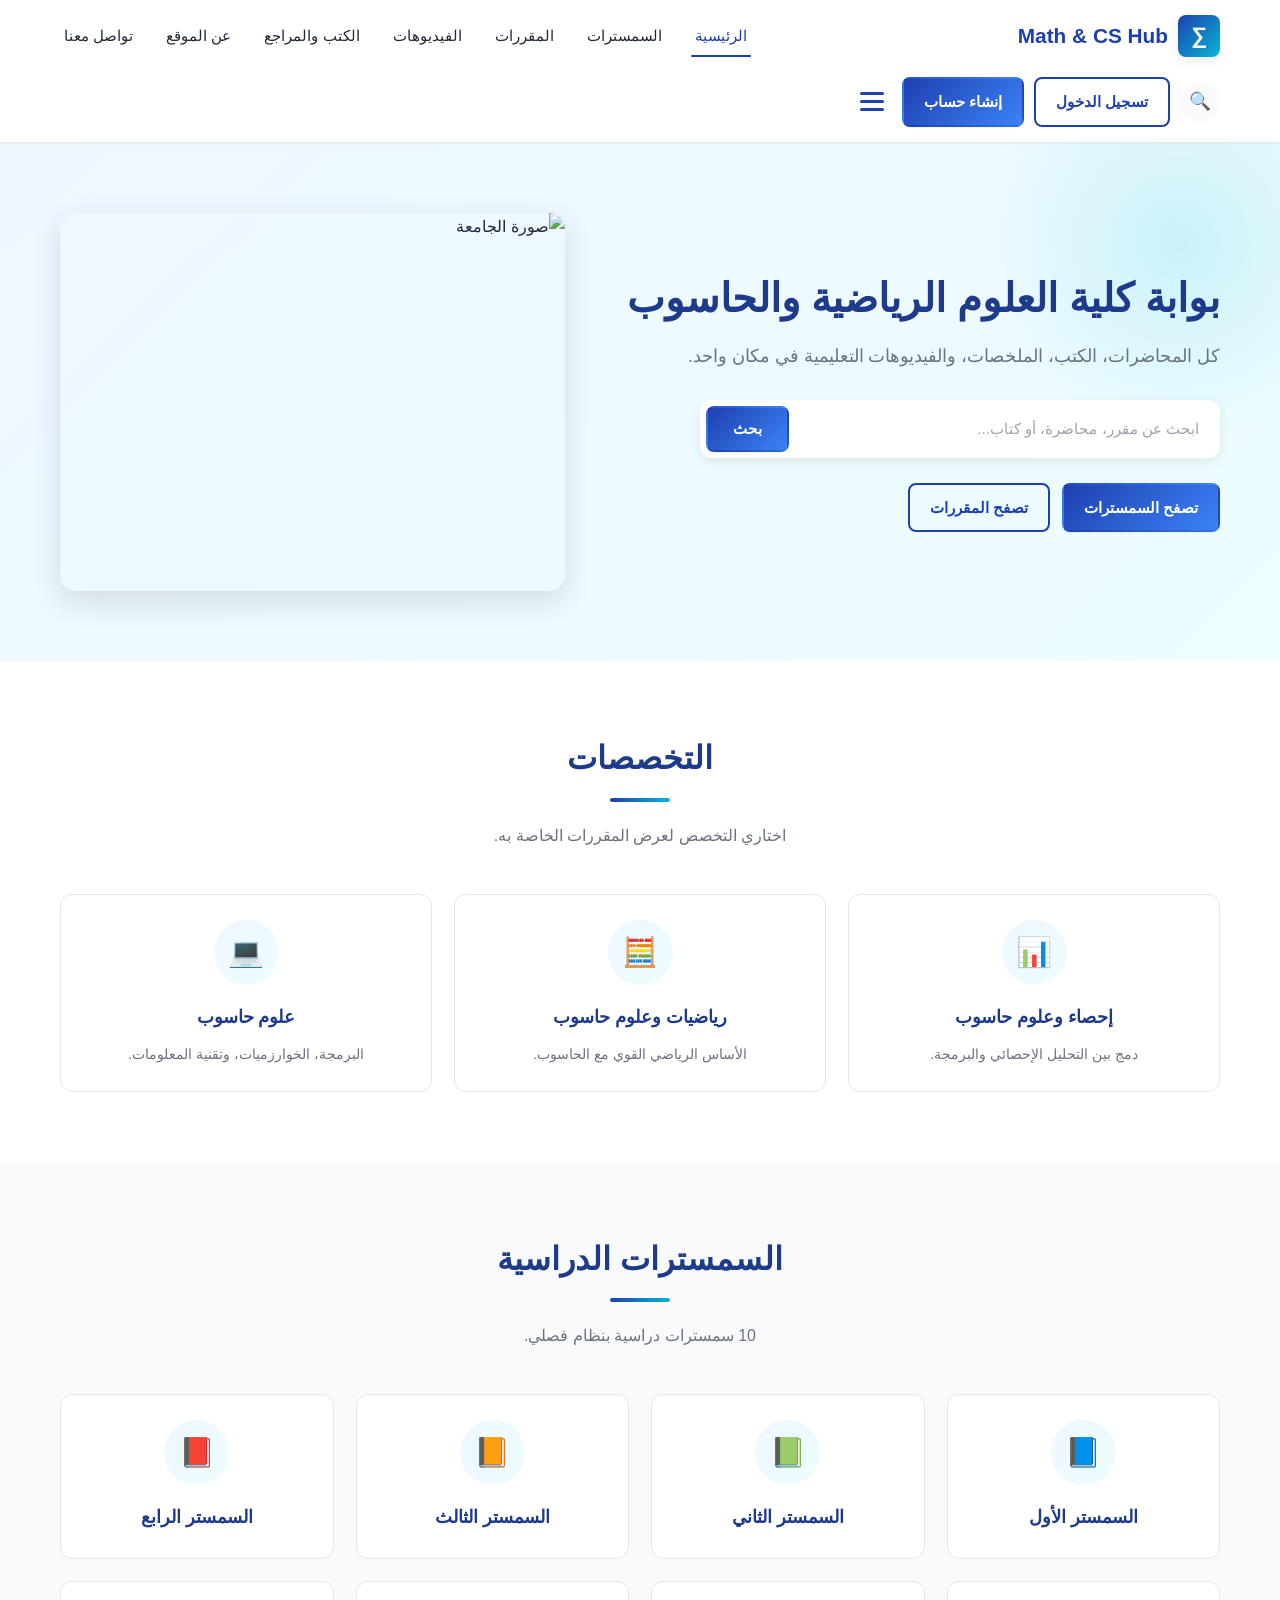
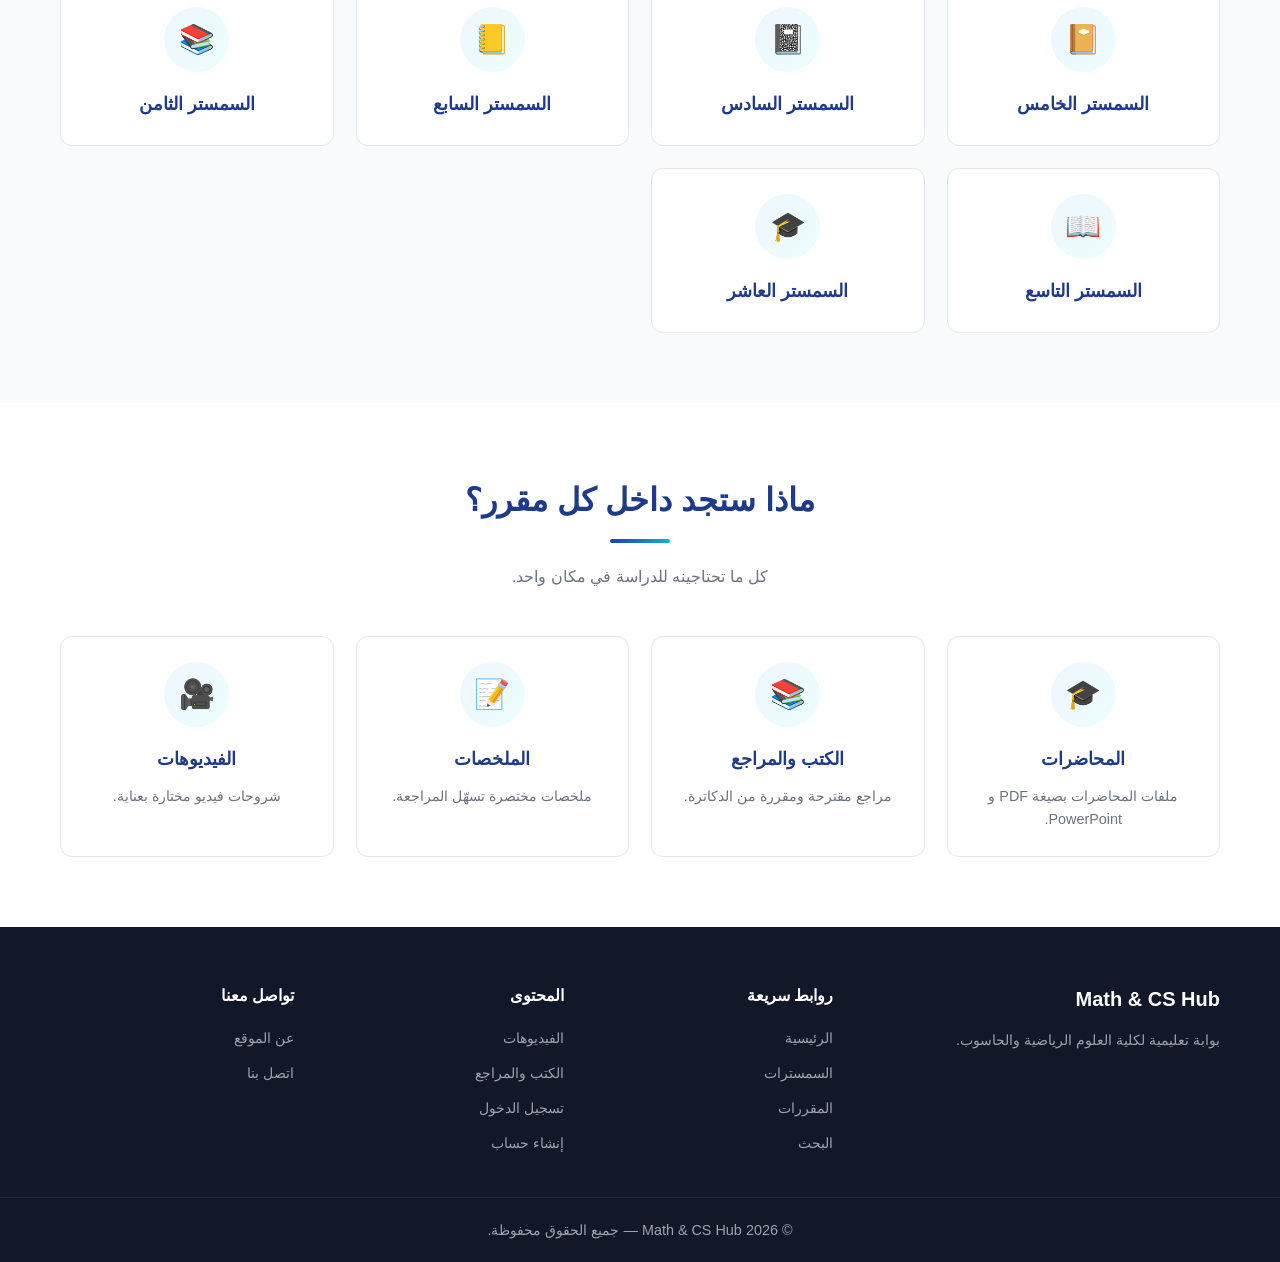
==== commit 01f768e0: "Add files via upload" ====
--- a/index.html
+++ b/index.html
@@ -8,6 +8,7 @@
 </head>
 <body>
 
+    <!-- ==================== Navbar ==================== -->
     <header class="navbar">
         <div class="container nav-container">
 
@@ -27,21 +28,22 @@
             </nav>
 
             <div class="nav-actions">
-    <a href="search.html" class="icon-btn" title="بحث">🔍</a>
-    <a href="login.html" class="btn btn-outline">تسجيل الدخول</a>
-    <a href="register.html" class="btn btn-primary">إنشاء حساب</a>
-
-    <button class="hamburger" id="hamburger" aria-label="القائمة">
-        <span></span>
-        <span></span>
-        <span></span>
-    </button>
-</div>
+                <a href="search.html" class="icon-btn" title="بحث">🔍</a>
+                <a href="login.html" class="btn btn-outline">تسجيل الدخول</a>
+                <a href="register.html" class="btn btn-primary">إنشاء حساب</a>
+
+                <!-- الزرار في مكانه الصح -->
+                <button class="hamburger" id="hamburger" aria-label="القائمة">
+                    <span></span>
+                    <span></span>
+                    <span></span>
+                </button>
+            </div>
 
         </div>
     </header>
 
-    
+    <!-- ==================== Hero Section ==================== -->
     <section class="hero">
         <div class="container hero-layout">
 
@@ -67,6 +69,7 @@
         </div>
     </section>
 
+    <!-- ==================== Specializations ==================== -->
     <section class="section">
         <div class="container">
 
@@ -99,6 +102,7 @@
         </div>
     </section>
 
+    <!-- ==================== Semesters ==================== -->
     <section class="section section-alt">
         <div class="container">
 
@@ -108,62 +112,21 @@
             </div>
 
             <div class="grid grid-4">
-
-                <a href="courses.html?sem=1" class="card">
-                    <div class="card-icon">📘</div>
-                    <h3>السمستر الأول</h3>
-                </a>
-
-                <a href="courses.html?sem=2" class="card">
-                    <div class="card-icon">📗</div>
-                    <h3>السمستر الثاني</h3>
-                </a>
-
-                <a href="courses.html?sem=3" class="card">
-                    <div class="card-icon">📙</div>
-                    <h3>السمستر الثالث</h3>
-                </a>
-
-                <a href="courses.html?sem=4" class="card">
-                    <div class="card-icon">📕</div>
-                    <h3>السمستر الرابع</h3>
-                </a>
-
-                <a href="courses.html?sem=5" class="card">
-                    <div class="card-icon">📔</div>
-                    <h3>السمستر الخامس</h3>
-                </a>
-
-                <a href="courses.html?sem=6" class="card">
-                    <div class="card-icon">📓</div>
-                    <h3>السمستر السادس</h3>
-                </a>
-
-                <a href="courses.html?sem=7" class="card">
-                    <div class="card-icon">📒</div>
-                    <h3>السمستر السابع</h3>
-                </a>
-
-                <a href="courses.html?sem=8" class="card">
-                    <div class="card-icon">📚</div>
-                    <h3>السمستر الثامن</h3>
-                </a>
-
-                <a href="courses.html?sem=9" class="card">
-                    <div class="card-icon">📖</div>
-                    <h3>السمستر التاسع</h3>
-                </a>
-
-                <a href="courses.html?sem=10" class="card">
-                    <div class="card-icon">🎓</div>
-                    <h3>السمستر العاشر</h3>
-                </a>
-
-            </div>
-        </div>
-    </section>
-
-    
+                <a href="courses.html?sem=1" class="card"><div class="card-icon">📘</div><h3>السمستر الأول</h3></a>
+                <a href="courses.html?sem=2" class="card"><div class="card-icon">📗</div><h3>السمستر الثاني</h3></a>
+                <a href="courses.html?sem=3" class="card"><div class="card-icon">📙</div><h3>السمستر الثالث</h3></a>
+                <a href="courses.html?sem=4" class="card"><div class="card-icon">📕</div><h3>السمستر الرابع</h3></a>
+                <a href="courses.html?sem=5" class="card"><div class="card-icon">📔</div><h3>السمستر الخامس</h3></a>
+                <a href="courses.html?sem=6" class="card"><div class="card-icon">📓</div><h3>السمستر السادس</h3></a>
+                <a href="courses.html?sem=7" class="card"><div class="card-icon">📒</div><h3>السمستر السابع</h3></a>
+                <a href="courses.html?sem=8" class="card"><div class="card-icon">📚</div><h3>السمستر الثامن</h3></a>
+                <a href="courses.html?sem=9" class="card"><div class="card-icon">📖</div><h3>السمستر التاسع</h3></a>
+                <a href="courses.html?sem=10" class="card"><div class="card-icon">🎓</div><h3>السمستر العاشر</h3></a>
+            </div>
+        </div>
+    </section>
+
+    <!-- ==================== Content Types ==================== -->
     <section class="section">
         <div class="container">
 
@@ -202,7 +165,7 @@
         </div>
     </section>
 
-
+    <!-- ==================== Footer ==================== -->
     <footer class="footer">
         <div class="container footer-grid">
 
@@ -248,4 +211,4 @@
 
     <script src="assets/js/main.js"></script>
 </body>
-                    </html>
+</html>
--- a/assets/css/style.css
+++ b/assets/css/style.css
@@ -1242,6 +1242,22 @@
     text-align: center;
     font-size: 0.85rem;
     color: #6b7280;
+}
+/* ============ Course Image ============ */
+.course-image {
+    width: 80px;
+    height: 80px;
+    border-radius: 50%;
+    object-fit: cover;
+    margin-bottom: 15px;
+    box-shadow: 0 4px 10px rgba(0, 0, 0, 0.1);
+    border: 3px solid #fff;
+    transition: var(--transition);
+}
+
+.card:hover .course-image {
+    transform: scale(1.1);
+    border-color: var(--primary-light);
 }
 
 /* ============ Responsive ============ */
@@ -1406,7 +1422,7 @@
 }
 /* ============ Hamburger Menu ============ */
 .hamburger {
-    display: none;
+    display: flex;
     flex-direction: column;
     gap: 5px;
     background: transparent;
@@ -1441,3 +1457,12 @@
 .hamburger.active span:nth-child(3) {
     transform: translateY(-8px) rotate(-45deg);
 }
+.course-image {
+    width: 80px;
+    height: 80px;
+    border-radius: 50%;
+    object-fit: cover;
+    margin-bottom: 15px;
+    box-shadow: 0 4px 10px rgba(0,0,0,0.1);
+    border: 3px solid #fff;
+}
